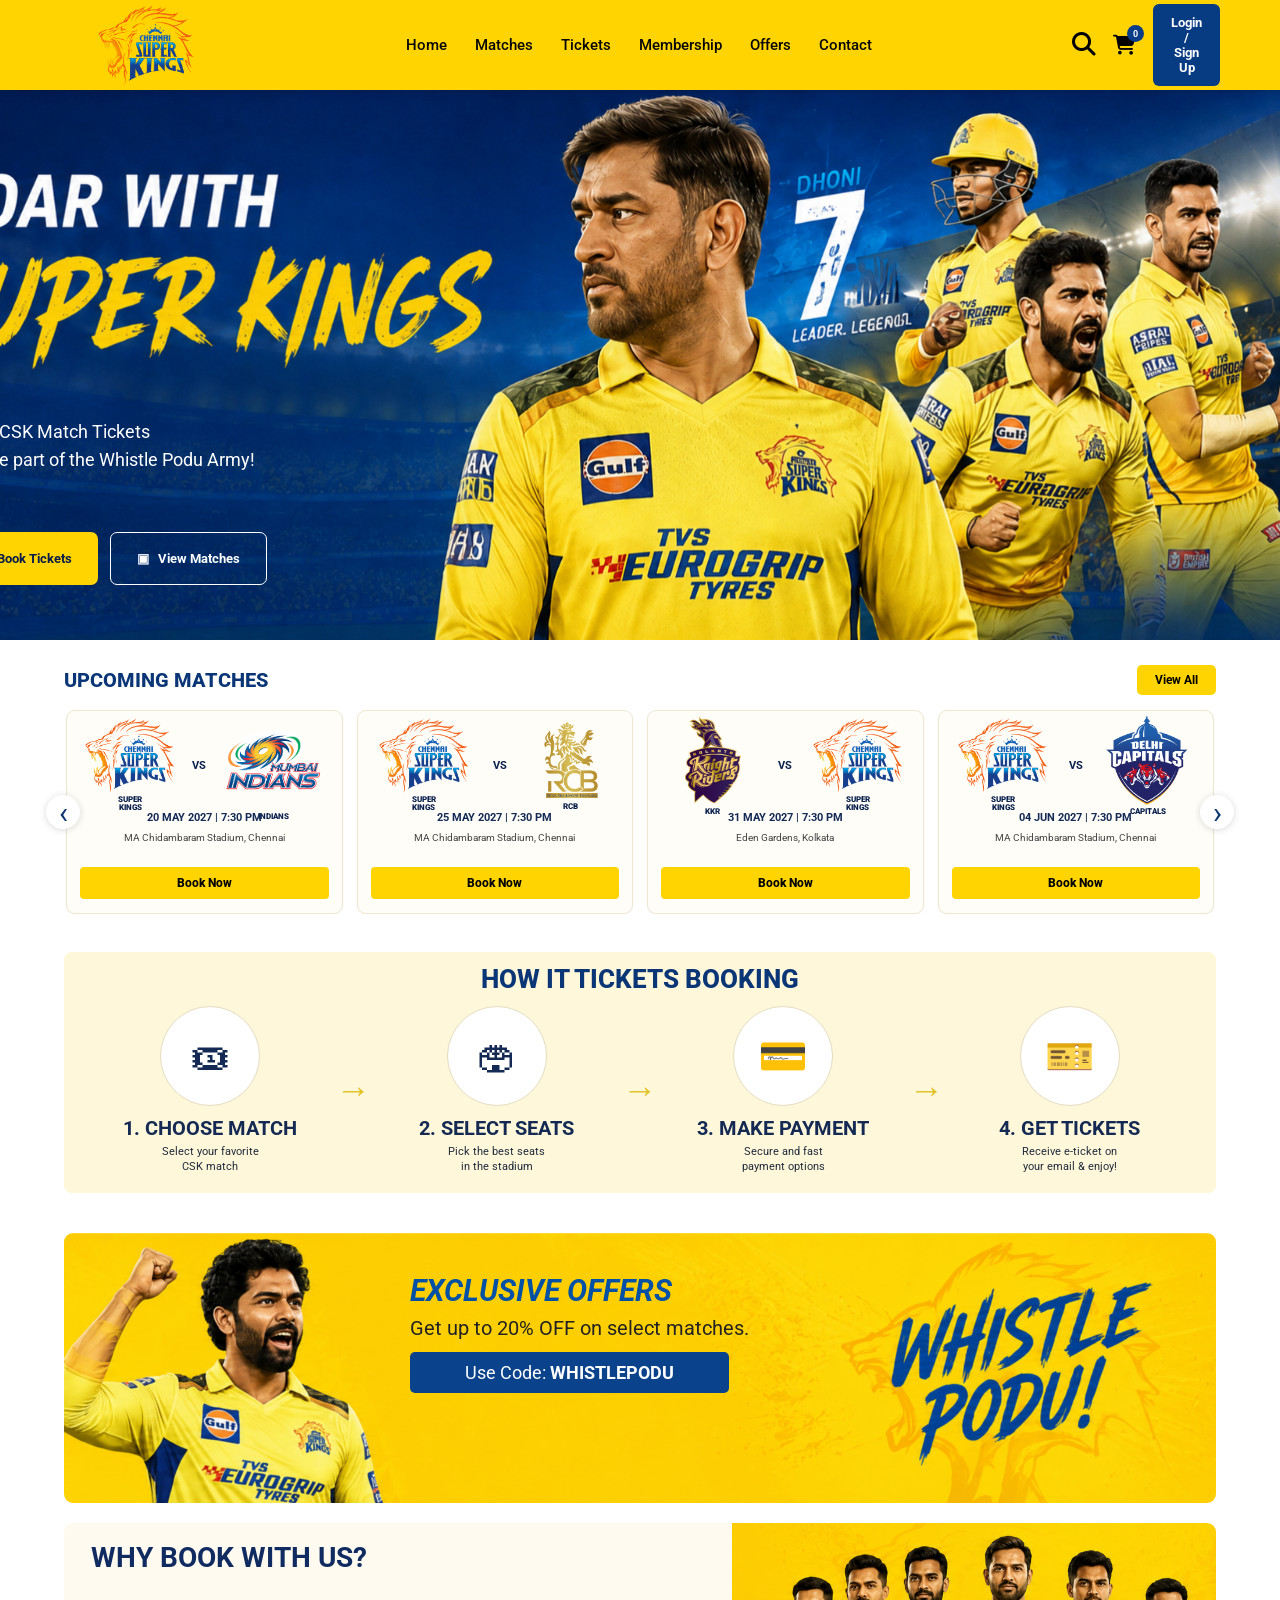
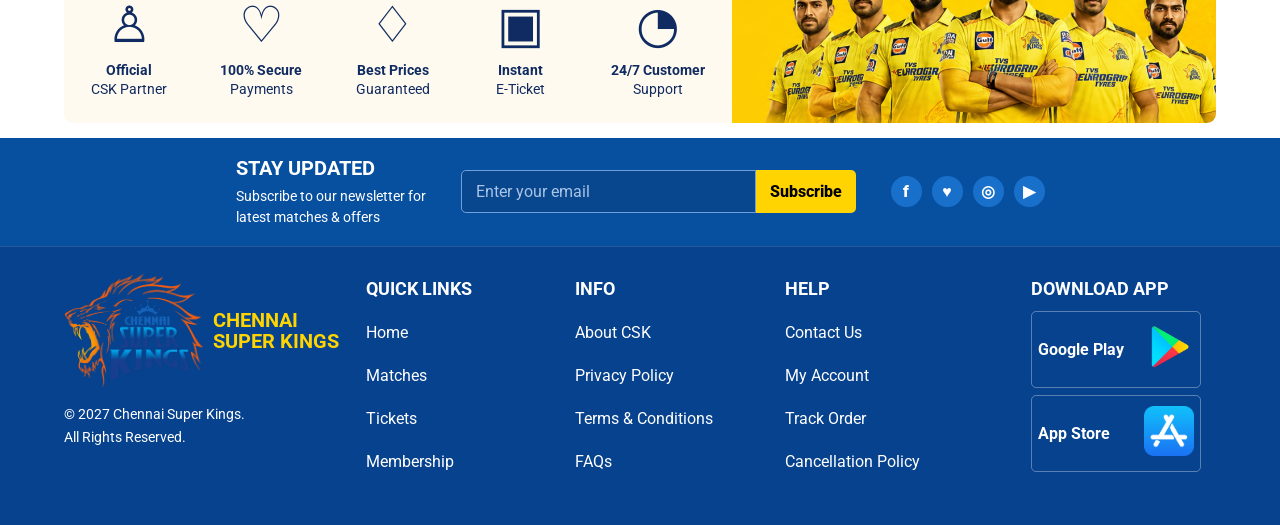
==== index.html @ 8f596bf3 "update membershippage" ====
<!DOCTYPE html>
<html lang="en">

<head>
    <meta charset="UTF-8">
    <meta name="viewport" content="width=device-width, initial-scale=1.0">

    <title>CSK Tickets Booking</title>

    <meta name="description" content="CSK match tickets, upcoming matches, offers and ticket booking.">

    <!-- Google Font -->
    <link rel="preconnect" href="https://fonts.googleapis.com">
    <link rel="preconnect" href="https://fonts.gstatic.com" crossorigin>

    <link href="https://fonts.googleapis.com/css2?family=Roboto:wght@400;500;600;700;800;900&display=swap"
        rel="stylesheet">

    <!-- CSS -->
    <link rel="stylesheet" href="./style.css">

    <!-- Logo Icorn -->
    <link rel="shortcut icon" href="./image/csk-logo.png" type="image/x-icon">

    <!-- Fontawsom Link-->
    <link rel="stylesheet" href="https://cdnjs.cloudflare.com/ajax/libs/font-awesome/6.4.2/css/all.min.css"
        integrity="sha512-z3gLpd7yknf1YoNbCzqRKc4qyor8gaKU1qmn+CShxbuBusANI9QpRohGBreCFkKxLhei6S9CQXFEbbKuqLg0DA=="
        crossorigin="anonymous" referrerpolicy="no-referrer" />
</head>

<body>

    <!-- =========================
       NAVBAR
  ========================== -->
    <header class="navbar">

        <div class="nav-inner">

            <a href="#home" class="brand">
                <img src="./image/csk-logo.png" alt="Chennai Super Kings Logo">
            </a>

            <!-- Desktop Navigation -->
            <nav class="desktop-nav">

                <a href="#home">Home</a>

                <a href="#">Matches</a>

                <a href="#">Tickets</a>

                <a href="./membership.html">Membership</a>

                <a href="./offer.html">Offers</a>

                <a href="#">Contact</a>

            </nav>

            <!-- Navigation Actions -->
            <div class="nav-actions">

                <button class="icon-btn search-btn" aria-label="Search">
                    <i class="fa-solid fa-magnifying-glass" style="color: rgb(0, 0, 0);"></i>
                </button>

                <button class="icon-btn cart-btn" aria-label="Shopping Cart">
                    <i class="fa-solid fa-cart-shopping" style="color: rgb(0, 0, 0);"></i>
                    <b id="cartCount">0</b>
                </button>

                <button class="login-btn" id="loginBtn">
                    Login / Sign Up
                </button>

                <!-- Mobile Menu Button -->
                <button class="menu-btn" id="menuBtn" aria-label="Open Menu">
                    <i class="fa-solid fa-bars" style="color: rgb(0, 0, 0);"></i>
                </button>

            </div>

        </div>
    </header>

    <!-- =========================
       SEARCH PANEL
  ========================== -->
    <div class="search-panel" id="searchPanel">

        <div class="search-box">

            <input id="searchInput" type="search" placeholder="Search matches, tickets, offers...">

            <button id="searchClose" aria-label="Close Search">
                ×
            </button>

        </div>

    </div>

    <!-- Side Navbar -->
    <div class="side_navbar">

        <div class="side_cancle_btn" id="side_cancle">
            <i class="fa-solid fa-x" style="color: rgb(0, 0, 0);"></i>
        </div>

        <a href="#home" class="side_navbar_brand">
            <img src="./image/csk-logo.png" alt="Chennai Super Kings Logo">
        </a>



        <div class="side_navbar_para">
            <a href="#home">Home</a>

            <a href="#">Matches</a>

            <a href="#">Tickets</a>

            <a href="#">Membership</a>

            <a href="#">Offers</a>

            <a href="#">Contact</a>
        </div>

        <div class="side_btn_con">
            <button class="side_log" id="loginBtn">
                Login / Sign Up
            </button>
        </div>

    </div>




    <!-- =========================
       MAIN
  ========================== -->
    <main id="home">


        <!-- =========================
         HERO SECTION
    ========================== -->
        <section class="hero">

            <div class="hero-reference"></div>

            <div class="hero-content">

                <div class="hero-copy">

                    <p>
                        Book CSK Match Tickets<br>
                        and be part of the Whistle Podu Army!
                    </p>

                    <div class="hero-buttons">

                        <button class="primary-btn" data-scroll="#matches">
                            🎟 Book Tickets
                        </button>

                        <button class="secondary-btn" data-scroll="#matches">
                            ▣ &nbsp; View Matches
                        </button>

                    </div>

                </div>

            </div>

        </section>


        <!-- =========================
         UPCOMING MATCHES
    ========================== -->
        <section class="section matches-section" id="matches">

            <div class="section-heading">

                <h2>UPCOMING MATCHES</h2>

                <button class="small-yellow-btn" id="viewAllBtn">
                    View All
                </button>

            </div>


            <div class="match-slider">

                <button class="slider-arrow prev" id="prevMatch" aria-label="Previous Match">
                    ‹
                </button>


                <div class="match-track" id="matchTrack">


                    <!-- Match 1 -->
                    <article class="match-card">

                        <div class="teams">

                            <div class="team csk">
                                <img src="./image/csk-logo.png" alt="" width="90px">
                                <span>
                                    SUPER<br>
                                    KINGS
                                </span>
                            </div>

                            <strong>VS</strong>

                            <div class="team mi">
                                <img src="./image/mum-logo.png" alt="" width="100px">
                                <span>
                                    INDIANS
                                </span>
                            </div>

                        </div>

                        <div class="match-date">
                            20 MAY 2027 | 7:30 PM
                        </div>

                        <p>
                            MA Chidambaram Stadium, Chennai
                        </p>

                        <button class="book-btn">
                            Book Now
                        </button>

                    </article>


                    <!-- Match 2 -->
                    <article class="match-card">

                        <div class="teams">

                            <div class="team csk">
                                <img src="./image/csk-logo.png" alt="" width="90px">
                                <span>
                                    SUPER<br>
                                    KINGS
                                </span>
                            </div>

                            <strong>VS</strong>

                            <div class="team rcb">
                                <img src="./image/rcb-logo.png" alt="" width="80px">
                                <span>
                                    RCB
                                </span>
                            </div>

                        </div>

                        <div class="match-date">
                            25 MAY 2027 | 7:30 PM
                        </div>

                        <p>
                            MA Chidambaram Stadium, Chennai
                        </p>

                        <button class="book-btn">
                            Book Now
                        </button>

                    </article>


                    <!-- Match 3 -->
                    <article class="match-card">

                        <div class="teams">

                            <div class="team kkr">
                                <img src="./image/kol-logo.png" alt="" width="90px">
                                <span>
                                    KKR
                                </span>
                            </div>

                            <strong>VS</strong>

                            <div class="team csk">
                                <img src="./image/csk-logo.png" alt="" width="90px">
                                <span>
                                    SUPER<br>
                                    KINGS
                                </span>
                            </div>

                        </div>

                        <div class="match-date">
                            31 MAY 2027 | 7:30 PM
                        </div>

                        <p>
                            Eden Gardens, Kolkata
                        </p>

                        <button class="book-btn">
                            Book Now
                        </button>

                    </article>


                    <!-- Match 4 -->
                    <article class="match-card">

                        <div class="teams">

                            <div class="team csk">
                                <img src="./image/csk-logo.png" alt="" width="90px">
                                <span>
                                    SUPER<br>
                                    KINGS
                                </span>
                            </div>

                            <strong>VS</strong>

                            <div class="team dc">
                                <img src="./image/del-logo.png" alt="" width="90px">
                                <span>
                                    CAPITALS
                                </span>
                            </div>

                        </div>

                        <div class="match-date">
                            04 JUN 2027 | 7:30 PM
                        </div>

                        <p>
                            MA Chidambaram Stadium, Chennai
                        </p>

                        <button class="book-btn">
                            Book Now
                        </button>

                    </article>


                    <!-- Match 5 -->
                    <article class="match-card">

                        <div class="teams">

                            <div class="team csk">
                                <img src="./image/csk-logo.png" alt="" width="90px">
                                <span>
                                    SUPER<br>
                                    KINGS
                                </span>
                            </div>

                            <strong>VS</strong>

                            <div class="team rr">
                                <img src="./image/raj-logo.png" alt="" width="90px">
                                <span>
                                    ROYALS
                                </span>
                            </div>

                        </div>

                        <div class="match-date">
                            08 JUN 2027 | 7:30 PM
                        </div>

                        <p>
                            MA Chidambaram Stadium, Chennai
                        </p>

                        <button class="book-btn">
                            Book Now
                        </button>

                    </article>


                </div>


                <button class="slider-arrow next" id="nextMatch" aria-label="Next Match">
                    ›
                </button>

            </div>

        </section>


        <!-- =========================
         HOW IT WORKS
    ========================== -->
        <section class="how-section" id="tickets">

            <h2>HOW IT TICKETS BOOKING</h2>

            <div class="steps">


                <!-- Step 1 -->
                <div class="step">

                    <div class="step-icon">
                        🎟
                    </div>

                    <b>
                        1. CHOOSE MATCH
                    </b>

                    <p>
                        Select your favorite<br>
                        CSK match
                    </p>

                </div>


                <span class="step-arrow">
                    →
                </span>


                <!-- Step 2 -->
                <div class="step">

                    <div class="step-icon">
                        🏟
                    </div>

                    <b>
                        2. SELECT SEATS
                    </b>

                    <p>
                        Pick the best seats<br>
                        in the stadium
                    </p>

                </div>


                <span class="step-arrow">
                    →
                </span>


                <!-- Step 3 -->
                <div class="step">

                    <div class="step-icon">
                        💳
                    </div>

                    <b>
                        3. MAKE PAYMENT
                    </b>

                    <p>
                        Secure and fast<br>
                        payment options
                    </p>

                </div>


                <span class="step-arrow">
                    →
                </span>


                <!-- Step 4 -->
                <div class="step">

                    <div class="step-icon">
                        🎫
                    </div>

                    <b>
                        4. GET TICKETS
                    </b>

                    <p>
                        Receive e-ticket on<br>
                        your email & enjoy!
                    </p>

                </div>

            </div>

        </section>


        <!-- =========================
         OFFERS
    ========================== -->
        <section class="offer-section" id="offers">

            <div class="offer-reference"></div>

            <div class="offer-overlay">

                <h2>
                    EXCLUSIVE OFFERS
                </h2>

                <p>
                    Get up to 20% OFF on select matches.
                </p>

                <button id="couponBtn">
                    Use Code:
                    <strong>WHISTLEPODU</strong>
                </button>

            </div>

        </section>


        <!-- =========================
         WHY BOOK WITH US
    ========================== -->
        <section class="why-section" id="membership">

            <div class="why-left">

                <h2>
                    WHY BOOK WITH US?
                </h2>


                <div class="benefits">


                    <div>

                        <span>
                            ♙
                        </span>

                        <b>
                            Official
                        </b>

                        <small>
                            CSK Partner
                        </small>

                    </div>


                    <div>

                        <span>
                            ♡
                        </span>

                        <b>
                            100% Secure
                        </b>

                        <small>
                            Payments
                        </small>

                    </div>


                    <div>

                        <span>
                            ♢
                        </span>

                        <b>
                            Best Prices
                        </b>

                        <small>
                            Guaranteed
                        </small>

                    </div>


                    <div>

                        <span>
                            ▣
                        </span>

                        <b>
                            Instant
                        </b>

                        <small>
                            E-Ticket
                        </small>

                    </div>


                    <div>

                        <span>
                            ◔
                        </span>

                        <b>
                            24/7 Customer
                        </b>

                        <small>
                            Support
                        </small>

                    </div>


                </div>

            </div>


            <div class="why-image"></div>

        </section>


        <!-- =========================
         NEWSLETTER
    ========================== -->
        <section class="newsletter" id="csk-tv">

            <div class="newsletter-copy">

                <h2>
                    STAY UPDATED
                </h2>

                <p>
                    Subscribe to our newsletter for<br>
                    latest matches & offers
                </p>

            </div>


            <form id="newsletterForm">

                <input id="emailInput" type="email" placeholder="Enter your email" required>

                <button type="submit">
                    Subscribe
                </button>

            </form>


            <div class="socials">

                <a href="#" aria-label="Facebook">
                    f
                </a>

                <a href="#" aria-label="Twitter">
                    ♥
                </a>

                <a href="#" aria-label="Instagram">
                    ◎
                </a>

                <a href="#" aria-label="YouTube">
                    ▶
                </a>

            </div>

        </section>

    </main>


    <!-- =========================
       FOOTER
  ========================== -->
    <footer class="footer" id="more">

        <div class="footer-grid">


            <!-- Footer Brand -->
            <div class="footer-brand">

                <img src="./image/csk-logo.png" alt="CSK Logo">

                <h3>
                    CHENNAI<br>
                    SUPER KINGS
                </h3>

                <p>
                    © 2027 Chennai Super Kings.<br>
                    All Rights Reserved.
                </p>

            </div>


            <!-- Quick Links -->
            <div>

                <h4>
                    QUICK LINKS
                </h4>

                <a href="#home">
                    Home
                </a>

                <a href="#matches">
                    Matches
                </a>

                <a href="#tickets">
                    Tickets
                </a>

                <a href="#membership">
                    Membership
                </a>

            </div>


            <!-- Info -->
            <div>

                <h4>
                    INFO
                </h4>

                <a href="#">
                    About CSK
                </a>

                <a href="#">
                    Privacy Policy
                </a>

                <a href="#">
                    Terms & Conditions
                </a>

                <a href="#">
                    FAQs
                </a>

            </div>


            <!-- Help -->
            <div>

                <h4>
                    HELP
                </h4>

                <a href="#">
                    Contact Us
                </a>

                <a href="#">
                    My Account
                </a>

                <a href="#">
                    Track Order
                </a>

                <a href="#">
                    Cancellation Policy
                </a>

            </div>


            <!-- App -->
            <div>

                <h4>
                    DOWNLOAD APP
                </h4>

                <div href="#" class="store">
                    <div class="store_para">
                        <strong>
                            <a href="">Google Play</a>
                        </strong>
                    </div>
                    <div class="store_img">
                        <img src="./image/playstore-logo.png" alt="" width="50px">
                    </div>
                </div>

                <div href="#" class="store">
                    <div class="store_para">
                        <strong>
                            <a href="">App Store</a>
                        </strong>
                    </div>
                    <div class="store_img">
                        <img src="./image/appstore-logo.png" alt="" width="50px">
                    </div>
                </div>


            </div>


        </div>

    </footer>


    <!-- =========================
       TOAST MESSAGE
  ========================== -->
    <div class="toast" id="toast"></div>


    <!-- JavaScript -->
    <script src="./script.js"></script>

</body>

</html>
---- style.css ----
/* =========================================================
   CSK TICKET BOOKING WEBSITE
   Complete Responsive CSS
========================================================= */

* {
    box-sizing: border-box;
    margin: 0;
    padding: 0;
}

html {
    scroll-behavior: smooth;
}

body {
    font-family: "Roboto", Arial, sans-serif;
    color: #102b61;
    background: #ffffff;
    overflow-x: hidden;
}

button,
input {
    font: inherit;
}

button {
    cursor: pointer;
    border: none;
}

a {
    text-decoration: none;
    color: inherit;
}

/* =========================================================
   COLORS
========================================================= */

:root {
    --blue: #063b88;
    --deep-blue: #062e70;
    --yellow: #ffd400;
    --light-yellow: #fff7d9;
    --cream: #fffdf5;
    --border: #e8e1cc;
    --white: #ffffff;
}


/* =========================================================
   NAVBAR
========================================================= */

.navbar {
    height: 90px;
    background: var(--yellow);
    position: sticky;
    top: 0;
    z-index: 1000;
    box-shadow: 0 1px 6px rgba(0, 0, 0, 0.15);
    display: flex;

}

.nav-inner {
    height: 100%;
    max-width: 90%;
    margin: auto;
    display: flex;
    align-items: center;
    padding: 0 22px;
    gap: 200px;
}


/* Logo */

.brand {
    width: 126px;
    display: flex;
    align-items: center;
}

.brand img {
    width: 120px;
    height: 80px;
    object-fit: contain;
}


/* Desktop Menu */

.desktop-nav {
    display: flex;
    align-items: center;
    gap: 28px;
    flex: 1;
}

.desktop-nav a {
    font-size: 15px;
    font-weight: 500;
    color: #080808;
    white-space: nowrap;
}

.desktop-nav a:hover {
    color: #063b88;
}

.more-link span {
    font-size: 18px;
    margin-left: 4px;
}


/* Navbar Buttons */

.nav-actions {
    display: flex;
    align-items: center;
    gap: 17px;
}

.icon-btn {
    background: transparent;
    font-size: 24px;
    color: #061c46;
    position: relative;
}

.cart-btn {
    font-size: 20px;
}

.cart-btn b {
    position: absolute;
    right: -8px;
    top: -8px;
    background: #0a3d87;
    color: white;
    border-radius: 50%;
    font-size: 9px;
    width: 17px;
    height: 17px;
    display: grid;
    place-items: center;
}

.login-btn {
    background: #073b82;
    color: #ffffff;
    border-radius: 6px;
    padding: 11px 18px;
    font-size: 13px;
    font-weight: 700;
}

.login-btn:hover {
    background: #052d64;
}


/* Mobile Menu Button */

.menu-btn {
    display: none;
    background: transparent;
    font-size: 26px;
}


/* =========================================================
   SIDE BAR
========================================================= */
.side_cancle_btn {
    display: flex;
    justify-content: end;
    margin: 25px;
    font-size: larger;
    font-weight: bolder;
    cursor: pointer;
}

.side_navbar_brand img {
    width: 120px;
}

.side_navbar_brand {
    display: flex;
    justify-content: center;
    margin: 15px;
}

.side_navbar {
    position: fixed;
    top: 0;
    left: 0;
    height: 100vh;
    width: 250px;
    z-index: 2000;
    background-color: var(--yellow);
    box-shadow: -10px 0 10px rgba(0, 0, 0, 0.1);
    display: flex;
    flex-direction: column;
    left: -75%;
    transition: all;
    transition-duration: 1.5s;
}

.side_navbar_para {
    text-align: center;
}

.side_navbar_para a {
    display: flex;
    flex-direction: column;
    margin-top: 35px;
    color: black;
}

.side_btn_con{
    display: flex;
    justify-content: center;
    margin-top: 40px;
}

.side_log {
    background: #073b82;
    color: #ffffff;
    border-radius: 6px;
    padding: 14px 22px;
    font-size: 13px;
    font-weight: 700;
}

.side_log:hover {
    background: #052d64;
}



/* =========================================================
   SEARCH PANEL
========================================================= */

.search-panel {
    display: none;
    position: fixed;
    top: 82px;
    left: 0;
    right: 0;
    z-index: 999;
    background: var(--deep-blue);
    padding: 14px;
}

.search-panel.open {
    display: block;
}

.search-box {
    max-width: 760px;
    margin: auto;
    display: flex;
    background: #ffffff;
    border-radius: 8px;
    overflow: hidden;
}

.search-box input {
    flex: 1;
    border: 0;
    padding: 13px 16px;
    outline: none;
}

.search-box button {
    width: 48px;
    background: #ffffff;
    font-size: 24px;
}


/* =========================================================
   HERO SECTION
========================================================= */

.hero {
    height: 550px;
    position: relative;
    overflow: hidden;
    background: #082e6c;
}

.hero-reference {
    position: absolute;
    inset: 0;

    background-image: url("./image/hero-img.png");
    background-position: center;
    background-size: cover;
    background-repeat: no-repeat;
}

.hero-content {
    position: relative;
    height: 100%;
    max-width: 1030px;
    margin: auto;
    padding: 50px 30px;
}

.hero-copy {
    width: 46%;
    color: #ffffff;
}

.hero-copy p {
    font-size: 18px;
    line-height: 1.55;
    margin: 18px 0;
    position: relative;
    top: 260px;
    right: 200px;
}

.hero-buttons {
    display: flex;
    gap: 12px;
}

.primary-btn,
.secondary-btn {
    position: relative;
    top: 300px;
    right: 200px;
    padding: 18px 26px;
    border-radius: 7px;
    font-size: 13px;
    font-weight: 700;
}

.primary-btn {
    background: var(--yellow);
    color: #081d4a;
}

.primary-btn:hover {
    background: #ffdf32;
}

.secondary-btn {
    background: transparent;
    border: 1px solid #ffffff;
    color: #ffffff;
}

.secondary-btn:hover {
    background: rgba(255, 255, 255, 0.12);
}


/* =========================================================
   COMMON SECTION
========================================================= */

.section {
    max-width: 90%;
    margin: auto;
    padding: 25px 0 20px;
}

.section-heading {
    display: flex;
    align-items: center;
    justify-content: space-between;
    margin-bottom: 15px;
}

.section-heading h2,
.how-section h2 {
    font-size: 20px;
    font-weight: 800;
    color: #0a3677;
}

.small-yellow-btn {
    background: var(--yellow);
    padding: 8px 18px;
    border-radius: 5px;
    font-size: 12px;
    font-weight: 700;
}

.small-yellow-btn:hover {
    background: #ffdf32;
}


/* =========================================================
   MATCH SLIDER
========================================================= */

.match-slider {
    position: relative;
    margin-bottom: 18px;
}

.match-track {
    display: flex;
    gap: 14px;
    overflow: hidden;
    padding: 0 2px;
}

.match-card {
    min-width: calc((100% - 42px) / 4);
    border: 1px solid #eee6d1;
    border-radius: 9px;
    background: #fffdf7;
    padding: 16px 13px 14px;
    text-align: center;
    box-shadow: 0 1px 2px rgba(0, 0, 0, 0.03);
}

.match-card:hover {
    transform: translateY(-3px);
    transition: 0.25s ease;
    box-shadow: 0 5px 15px rgba(0, 0, 0, 0.08);
}


/* Teams */

.teams {
    height: 76px;
    display: flex;
    align-items: center;
    justify-content: space-around;
    gap: 7px;
    color: #0a214e;
}

.teams>strong {
    font-size: 11px;
}

.team {
    display: flex;
    flex-direction: column;
    align-items: center;
    justify-content: center;
    font-size: 25px;
    line-height: 1;
}

.team span {
    font-size: 8px;
    font-weight: 900;
    margin-top: 3px;
}


/* Match Details */

.match-date {
    font-size: 11px;
    font-weight: 700;
    color: #142b57;
    margin: 8px 0;
}

.match-card p {
    font-size: 10px;
    color: #454545;
    min-height: 25px;
}


/* Book Button */

.book-btn {
    margin-top: 10px;
    width: 100%;
    padding: 9px;
    background: var(--yellow);
    border-radius: 4px;
    font-size: 12px;
    font-weight: 800;
}

.book-btn:hover {
    background: #ffdf32;
}


/* Slider Arrows */

.slider-arrow {
    position: absolute;
    z-index: 3;
    top: 50%;
    transform: translateY(-50%);

    width: 34px;
    height: 34px;

    border-radius: 50%;
    background: #ffffff;

    box-shadow: 0 1px 7px rgba(0, 0, 0, 0.15);

    font-size: 30px;
    color: #0b356e;
}

.slider-arrow:hover {
    background: #f8f8f8;
}

.prev {
    left: -18px;
}

.next {
    right: -18px;
}


/* =========================================================
   HOW IT WORKS
========================================================= */

.how-section {
    max-width: 90%;
    margin: 0 auto 40px;
    background: var(--light-yellow);
    border-radius: 8px;
    padding: 12px 32px 18px;
    text-align: center;
}

.how-section h2 {
    font-size: 26px;
}

.how-section h2 {
    margin-bottom: 12px;
}

.steps {
    display: flex;
    align-items: center;
    justify-content: space-between;
}

.step {
    width: 21%;
    text-align: center;
    color: #142a55;
}

.step-icon {
    width: 100px;
    height: 100px;
    margin: auto;
    border-radius: 50%;
    background: #ffffff;
    border: 1px solid #e5dcbf;
    display: grid;
    place-items: center;
    font-size: 40px;
}

.step b {
    display: block;
    font-size: 20px;
    margin-top: 10px;
}

.step p {
    font-size: 11px;
    line-height: 1.35;
    margin-top: 5px;
    color: #1f2b3e;
}

.step-arrow {
    color: #e0c226;
    font-size: 35px;
}


/* =========================================================
   OFFER SECTION
========================================================= */

.offer-section {
    height: 270px;
    max-width: 90%;
    margin: 0 auto 20px;
    border-radius: 9px;
    overflow: hidden;
    position: relative;
}

.offer-reference {
    position: absolute;
    height: 300px;
    inset: 0;
    background-image: url("./image/2nd\ -\ img.png");
    background-position: center;
    background-size: cover;
    background-repeat: no-repeat;
}

.offer-overlay {
    position: relative;
    margin-left: 30%;
    padding-top: 40px;
}

.offer-overlay h2 {
    font-size: 30px;
    font-style: italic;
    color: #0050a5;
}

.offer-overlay p {
    color: #222;
    margin: 8px 0 12px;
    font-size: 20px;
}

.offer-overlay button {
    background: #0a438c;
    color: #ffffff;
    padding: 10px 55px;
    border-radius: 5px;
    font-size: 18px;
}

.offer-overlay button:hover {
    background: #052f67;
}


/* =========================================================
   WHY BOOK WITH US
========================================================= */

.why-section {
    max-width: 90%;
    height: 200px;

    margin: 0 auto 15px;

    display: flex;

    border-radius: 9px;

    overflow: hidden;

    background: #fffaf0;
}

.why-left {
    width: 58%;
    padding: 18px 27px;
}

.why-left h2 {
    font-size: 28px;
    margin-bottom: 22px;
}

.benefits {
    display: flex;
    justify-content: space-between;
    gap: 12px;
}

.benefits div {
    text-align: center;
    min-width: 75px;
}

.benefits span {
    display: block;
    font-size: 50px;
    margin-bottom: 8px;
}

.benefits b,
.benefits small {
    display: block;
    font-size: 14px;
}

.benefits small {
    margin-top: 3px;
}

.why-image {
    width: 42%;
    background-image: url("./image/offer-image.png");
    background-position: center;
    background-size: cover;
    background-repeat: no-repeat;
}


/* =========================================================
   NEWSLETTER
========================================================= */

.newsletter {
    background: #0750a0;

    color: #ffffff;

    min-height: 88px;

    display: flex;

    align-items: center;
    justify-content: center;

    gap: 35px;

    padding: 18px 25px;
}

.newsletter-copy h2 {
    font-size: 20px;
}

.newsletter-copy p {
    font-size: 14px;
    line-height: 1.5;
    margin-top: 6px;
}

.newsletter form {
    display: flex;
    width: 395px;
}

.newsletter input {
    flex: 1;

    padding: 11px 14px;

    border: 1px solid #6da0dc;

    border-radius: 5px 0 0 5px;

    background: #08468e;

    color: #ffffff;

    outline: none;
}

.newsletter input::placeholder {
    color: #a9c4e6;
}

.newsletter button {
    width: 100px;

    background: var(--yellow);

    font-weight: 800;

    border-radius: 0 5px 5px 0;
}

.newsletter button:hover {
    background: #ffdf32;
}


/* =========================================================
   SOCIAL ICONS
========================================================= */

.socials {
    display: flex;
    gap: 10px;
}

.socials a {
    width: 31px;
    height: 31px;

    border-radius: 50%;

    display: grid;
    place-items: center;

    background: #1970ca;

    color: #ffffff;

    font-weight: 900;
}

.socials a:hover {
    transform: translateY(-2px);
}


/* =========================================================
   FOOTER
========================================================= */

.footer {
    background: #06428d;

    color: #ffffff;

    border-top: 1px solid rgba(255, 255, 255, 0.13);

    padding: 26px 0 30px;
}

.footer-grid {
    max-width: 90%;

    margin: auto;

    display: grid;

    grid-template-columns:
        1.5fr 1fr 1fr 1.2fr 1fr;

    gap: 25px;
}


/* Footer Brand */

.footer-brand {
    position: relative;
}

.footer-brand img {
    width: 140px;

    display: inline-block;

    vertical-align: middle;
}

.footer-brand h3 {
    display: inline-block;

    color: var(--yellow);

    font-size: 20px;

    line-height: 1.05;

    vertical-align: middle;

    margin-left: 5px;
}

.footer-brand p {
    font-size: 14px;

    line-height: 1.6;

    margin-top: 15px;
}


/* Footer Columns */

.footer h4 {
    font-size: 18px;
    margin: 5px 0 12px;
}

.footer-grid>div:not(.footer-brand) a {
    display: block;
    font-size: 16px;
    margin: 24px 0;
    color: #ffffff;
}

.footer-grid>div:not(.footer-brand) a:hover {
    color: var(--yellow);
}



/* App Buttons */

.store {
    border: 1px solid rgba(255, 255, 255, 0.33);
    border-radius: 5px;
    padding: 4px 6px;
    width: 170px;
    margin-bottom: 7px !important;
    display: flex;
    justify-content: space-between;
    align-items: center;
}

.store strong {
    font-size: 8px;
}


/* =========================================================
   TOAST MESSAGE
========================================================= */

.toast {
    position: fixed;

    bottom: 20px;

    left: 50%;

    transform: translate(-50%, 20px);

    background: #062e70;

    color: #ffffff;

    padding: 12px 18px;

    border-radius: 6px;

    opacity: 0;

    pointer-events: none;

    transition: 0.25s;

    z-index: 2000;

    font-size: 13px;
}

.toast.show {
    opacity: 1;

    transform: translate(-50%, 0);
}


/* =========================================================
   TABLET RESPONSIVE Big
========================================================= */
@media (max-width: 1100px) {
    .hero {
        height: 350px;

    }

    .nav-inner {
        gap: 50px;
    }

    .primary-btn,
    .secondary-btn {
        position: relative;
        top: 120px;
        right: 10px;
        padding: 18px 26px;
        border-radius: 7px;
        font-size: 13px;
        font-weight: 700;
    }

    .hero-copy p {
        font-size: 18px;
        line-height: 1.55;
        margin: 18px 0;
        position: relative;
        top: 120px;
        right: 10px;
    }
}

/* =========================================================
   TABLET RESPONSIVE Small
========================================================= */

@media (max-width: 900px) {

    .desktop-nav {
        gap: 16px;
    }

    .nav-inner {
        gap: 15px;
    }


    .hero-copy {
        width: 52%;
    }


    .section,
    .how-section,
    .offer-section,
    .why-section {
        width: calc(100% - 30px);
    }

    .match-card {
        min-width: calc((100% - 14px) / 2);
    }

    .footer-grid {
        width: calc(100% - 30px);

        grid-template-columns:
            repeat(3, 1fr);
    }

    .footer-brand {
        grid-column: 1 / -1;
    }
}


/* =========================================================
   MOBILE RESPONSIVE
========================================================= */

@media (max-width: 700px) {

    /* Navbar */

    .navbar {
        height: 68px;
        display: block;
    }

    .nav-inner {
        padding: 0 15px;
    }

    .brand {
        width: auto;
        flex: 1;
    }

    .brand img {
        width: 75px;
        height: 50px;
    }

    .desktop-nav,
    .login-btn {
        display: none;
    }

    .menu-btn {
        display: block;
    }

    .nav-actions {
        gap: 13px;
    }


    /* Mobile Menu */

    .mobile-menu.open {
        display: block;
    }


    /* Search */

    .search-panel {
        top: 68px;
    }


    /* Hero */

    .hero {
        height: 180px;
    }

    .hero-reference {
        background-position: center;
    }

    .hero-content {
        padding: 26px 20px;
    }

    .hero-copy {
        width: 100%;
        margin-top: 190px;
    }

    .hero-copy h1 {
        font-size: 26px;
    }

    .hero-copy h1 strong {
        font-size: 37px;
    }

    .hero-copy p {
        font-size: 13px;
        margin: 9px 0;
    }

    .hero-buttons button {
        padding: 10px 13px;
        font-size: 11px;
    }


    /* Sections */

    .section {
        padding-top: 20px;
    }

    .section-heading h2,
    .how-section h2 {
        font-size: 17px;
    }


    /* Matches */

    .match-track {
        overflow-x: auto;

        scrollbar-width: none;

        padding-bottom: 4px;
    }

    .match-track::-webkit-scrollbar {
        display: none;
    }

    .match-card {
        min-width: 78%;
        padding: 12px;
    }


    /* How It Works */

    .how-section {
        padding: 10px 10px 15px;
    }

    .steps {
        display: grid;

        grid-template-columns: 1fr 1fr;

        gap: 20px 5px;
    }

    .step {
        width: 100%;
    }

    .step-arrow {
        display: none;
    }


    /* Offers */

    .offer-section {
        height: 150px;
    }

    .offer-overlay {
        margin-left: 39%;

        padding: 27px 10px 0;
    }

    .offer-overlay h2 {
        font-size: 18px;
    }

    .offer-overlay p {
        font-size: 11px;
    }

    .offer-overlay button {
        font-size: 9px;
    }

    .offer-reference {
        height: 250px;

    }


    /* Why Section */

    .why-section {
        height: auto;

        display: block;
    }

    .why-left {
        width: 100%;

        padding: 18px 16px;
    }

    .why-image {
        width: 100%;
        height: 160px;
    }

    .benefits {
        gap: 4px;
    }

    .benefits div {
        min-width: 0;

        flex: 1;
    }

    .benefits b,
    .benefits small {
        font-size: 8px;
    }


    /* Newsletter */

    .newsletter {
        flex-direction: column;

        align-items: stretch;

        gap: 12px;
    }

    .newsletter form {
        width: 100%;
    }

    .newsletter button {
        width: 95px;
    }

    .socials {
        justify-content: center;
    }


    /* Footer */

    .footer-grid {
        grid-template-columns: 1fr 1fr;

        gap: 20px;
    }

    .footer-brand {
        grid-column: 1 / -1;
    }
}


/* =========================================================
   SMALL MOBILE
========================================================= */

@media (max-width: 390px) {

    .icon-btn {
        font-size: 20px;
    }

    .cart-btn {
        font-size: 17px;
    }

    .hero {
        height: 120px;
    }

    .hero-copy {
        margin-top: 175px;
    }

    .hero-copy h1 {
        font-size: 23px;
    }

    .hero-copy h1 strong {
        font-size: 32px;
    }

    .hero-copy p {
        font-size: 12px;
    }

    .offer-section {
        height: 135px;
    }

    .offer-overlay {
        padding-top: 21px;
    }
}
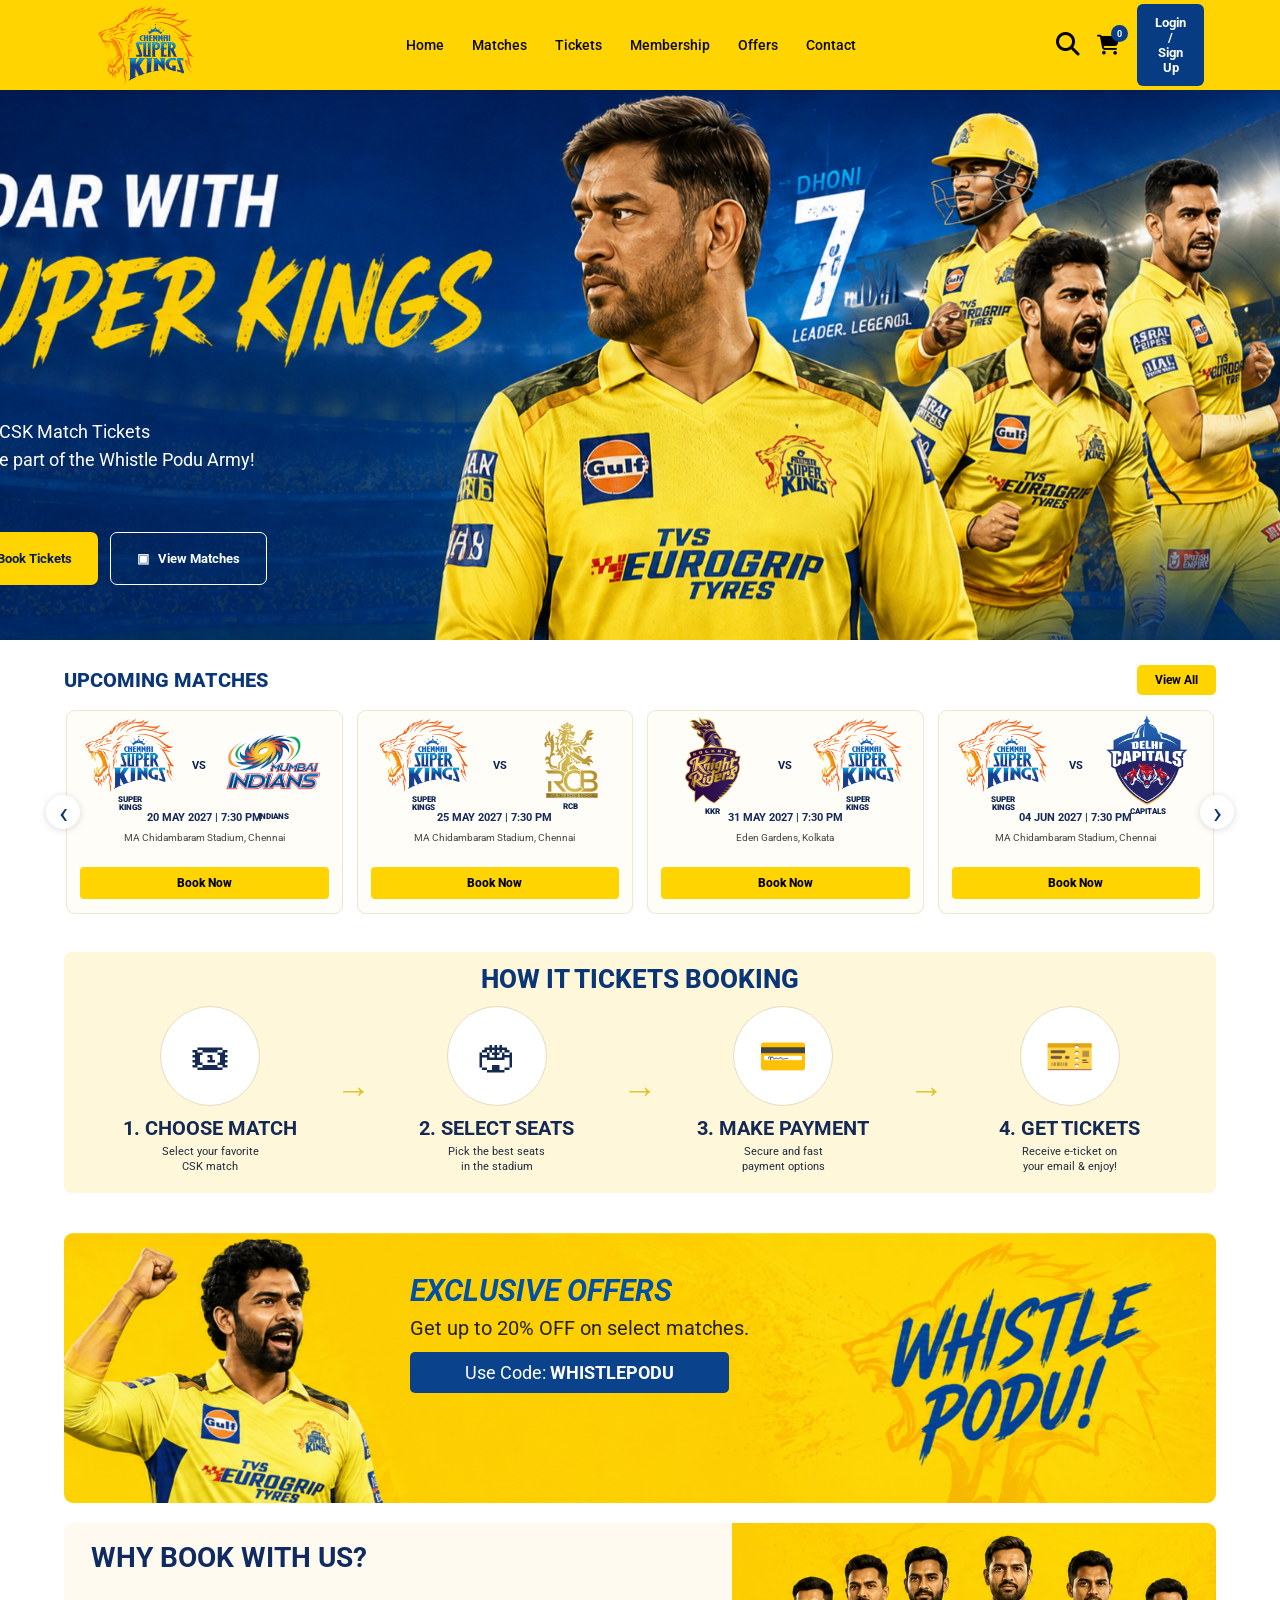
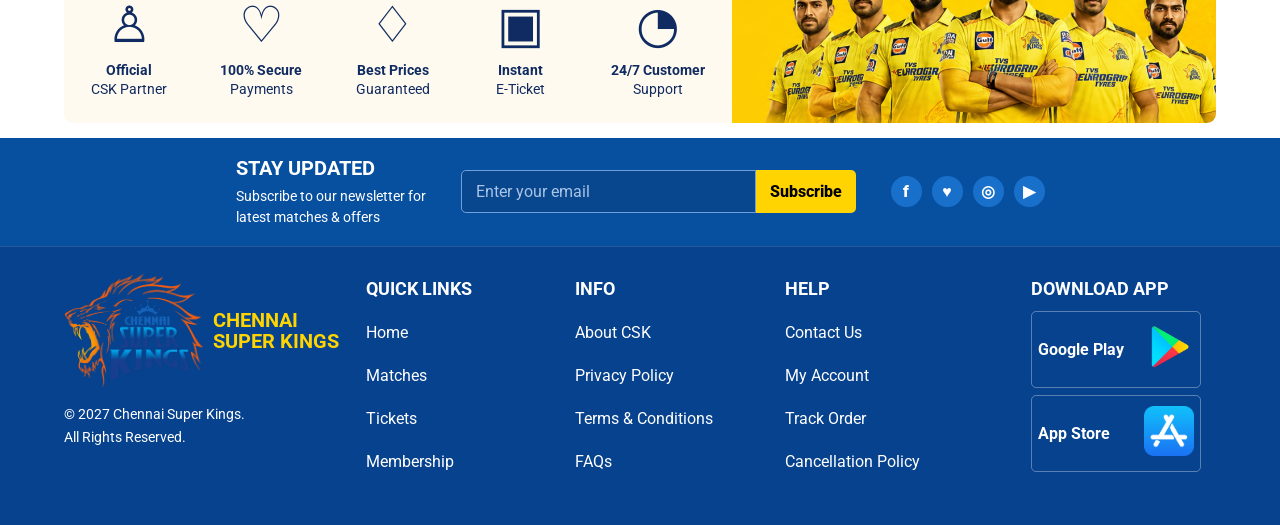
==== commit 22e1ff78: "links page" ====
--- a/index.html
+++ b/index.html
@@ -17,7 +17,7 @@
         rel="stylesheet">
 
     <!-- CSS -->
-    <link rel="stylesheet" href="./style.css">
+    <link rel="stylesheet" href="./index.css">
 
     <!-- Logo Icorn -->
     <link rel="shortcut icon" href="./image/csk-logo.png" type="image/x-icon">
@@ -48,7 +48,7 @@
 
                 <a href="#">Matches</a>
 
-                <a href="#">Tickets</a>
+                <a href="./booking.html">Tickets</a>
 
                 <a href="./membership.html">Membership</a>
 
@@ -119,11 +119,11 @@
 
             <a href="#">Matches</a>
 
-            <a href="#">Tickets</a>
-
-            <a href="#">Membership</a>
-
-            <a href="#">Offers</a>
+            <a href="./booking.html">Tickets</a>
+
+            <a href="./membership.html">Membership</a>
+
+            <a href="./offer.html">Offers</a>
 
             <a href="#">Contact</a>
         </div>
@@ -859,7 +859,7 @@
 
 
     <!-- JavaScript -->
-    <script src="./script.js"></script>
+    <script src="./index.js"></script>
 
 </body>
 
--- a/index.css
+++ b/index.css
@@ -0,0 +1,1329 @@
+/* =========================================================
+   CSK TICKET BOOKING WEBSITE
+   Complete Responsive CSS
+========================================================= */
+
+* {
+    box-sizing: border-box;
+    margin: 0;
+    padding: 0;
+}
+
+html {
+    scroll-behavior: smooth;
+}
+
+body {
+    font-family: "Roboto", Arial, sans-serif;
+    color: #102b61;
+    background: #ffffff;
+    overflow-x: hidden;
+}
+
+button,
+input {
+    font: inherit;
+}
+
+button {
+    cursor: pointer;
+    border: none;
+}
+
+a {
+    text-decoration: none;
+    color: inherit;
+}
+
+/* =========================================================
+   COLORS
+========================================================= */
+
+:root {
+    --blue: #063b88;
+    --deep-blue: #062e70;
+    --yellow: #ffd400;
+    --light-yellow: #fff7d9;
+    --cream: #fffdf5;
+    --border: #e8e1cc;
+    --white: #ffffff;
+}
+
+
+/* =========================================================
+   NAVBAR
+========================================================= */
+
+.navbar {
+    height: 90px;
+    background: var(--yellow);
+    position: sticky;
+    top: 0;
+    z-index: 1000;
+    box-shadow: 0 1px 6px rgba(0, 0, 0, 0.15);
+    display: flex;
+
+}
+
+.nav-inner {
+    height: 100%;
+    max-width: 90%;
+    margin: auto;
+    display: flex;
+    align-items: center;
+    padding: 0 22px;
+    gap: 200px;
+}
+
+
+/* Logo */
+
+.brand {
+    width: 126px;
+    display: flex;
+    align-items: center;
+}
+
+.brand img {
+    width: 120px;
+    height: 80px;
+    object-fit: contain;
+}
+
+
+/* Desktop Menu */
+
+.desktop-nav {
+    display: flex;
+    align-items: center;
+    gap: 28px;
+    flex: 1;
+}
+
+.desktop-nav a {
+    font-size: 14px;
+    font-weight: 500;
+    color: #080808;
+    white-space: nowrap;
+}
+
+.desktop-nav a:hover {
+    color: #063b88;
+}
+
+.more-link span {
+    font-size: 18px;
+    margin-left: 4px;
+}
+
+
+/* Navbar Buttons */
+
+.nav-actions {
+    display: flex;
+    align-items: center;
+    gap: 17px;
+}
+
+.icon-btn {
+    background: transparent;
+    font-size: 24px;
+    color: #061c46;
+    position: relative;
+}
+
+.cart-btn {
+    font-size: 20px;
+}
+
+.cart-btn b {
+    position: absolute;
+    right: -8px;
+    top: -8px;
+    background: #0a3d87;
+    color: white;
+    border-radius: 50%;
+    font-size: 9px;
+    width: 17px;
+    height: 17px;
+    display: grid;
+    place-items: center;
+}
+
+.login-btn {
+    background: #073b82;
+    color: #ffffff;
+    border-radius: 6px;
+    padding: 11px 18px;
+    font-size: 13px;
+    font-weight: 700;
+}
+
+.login-btn:hover {
+    background: #052d64;
+}
+
+
+/* Mobile Menu Button */
+
+.menu-btn {
+    display: none;
+    background: transparent;
+    font-size: 26px;
+}
+
+
+/* =========================================================
+   SIDE BAR
+========================================================= */
+.side_cancle_btn {
+    display: flex;
+    justify-content: end;
+    margin: 25px;
+    font-size: larger;
+    font-weight: bolder;
+    cursor: pointer;
+}
+
+.side_navbar_brand img {
+    width: 120px;
+}
+
+.side_navbar_brand {
+    display: flex;
+    justify-content: center;
+    margin: 15px;
+}
+
+.side_navbar {
+    position: fixed;
+    top: 0;
+    left: 0;
+    height: 100vh;
+    width: 250px;
+    z-index: 2000;
+    background-color: var(--yellow);
+    box-shadow: -10px 0 10px rgba(0, 0, 0, 0.1);
+    display: flex;
+    flex-direction: column;
+    left: -75%;
+    transition: all;
+    transition-duration: 1.5s;
+}
+
+.side_navbar_para {
+    text-align: center;
+}
+
+.side_navbar_para a {
+    display: flex;
+    flex-direction: column;
+    margin-top: 35px;
+    color: black;
+}
+
+.side_btn_con{
+    display: flex;
+    justify-content: center;
+    margin-top: 40px;
+}
+
+.side_log {
+    background: #073b82;
+    color: #ffffff;
+    border-radius: 6px;
+    padding: 14px 22px;
+    font-size: 13px;
+    font-weight: 700;
+}
+
+.side_log:hover {
+    background: #052d64;
+}
+
+
+
+/* =========================================================
+   SEARCH PANEL
+========================================================= */
+
+.search-panel {
+    display: none;
+    position: fixed;
+    top: 82px;
+    left: 0;
+    right: 0;
+    z-index: 999;
+    background: var(--deep-blue);
+    padding: 14px;
+}
+
+.search-panel.open {
+    display: block;
+}
+
+.search-box {
+    max-width: 760px;
+    margin: auto;
+    display: flex;
+    background: #ffffff;
+    border-radius: 8px;
+    overflow: hidden;
+}
+
+.search-box input {
+    flex: 1;
+    border: 0;
+    padding: 13px 16px;
+    outline: none;
+}
+
+.search-box button {
+    width: 48px;
+    background: #ffffff;
+    font-size: 24px;
+}
+
+
+/* =========================================================
+   HERO SECTION
+========================================================= */
+
+.hero {
+    height: 550px;
+    position: relative;
+    overflow: hidden;
+    background: #082e6c;
+}
+
+.hero-reference {
+    position: absolute;
+    inset: 0;
+
+    background-image: url("./image/hero-img.png");
+    background-position: center;
+    background-size: cover;
+    background-repeat: no-repeat;
+}
+
+.hero-content {
+    position: relative;
+    height: 100%;
+    max-width: 1030px;
+    margin: auto;
+    padding: 50px 30px;
+}
+
+.hero-copy {
+    width: 46%;
+    color: #ffffff;
+}
+
+.hero-copy p {
+    font-size: 18px;
+    line-height: 1.55;
+    margin: 18px 0;
+    position: relative;
+    top: 260px;
+    right: 200px;
+}
+
+.hero-buttons {
+    display: flex;
+    gap: 12px;
+}
+
+.primary-btn,
+.secondary-btn {
+    position: relative;
+    top: 300px;
+    right: 200px;
+    padding: 18px 26px;
+    border-radius: 7px;
+    font-size: 13px;
+    font-weight: 700;
+}
+
+.primary-btn {
+    background: var(--yellow);
+    color: #081d4a;
+}
+
+.primary-btn:hover {
+    background: #ffdf32;
+}
+
+.secondary-btn {
+    background: transparent;
+    border: 1px solid #ffffff;
+    color: #ffffff;
+}
+
+.secondary-btn:hover {
+    background: rgba(255, 255, 255, 0.12);
+}
+
+
+/* =========================================================
+   COMMON SECTION
+========================================================= */
+
+.section {
+    max-width: 90%;
+    margin: auto;
+    padding: 25px 0 20px;
+}
+
+.section-heading {
+    display: flex;
+    align-items: center;
+    justify-content: space-between;
+    margin-bottom: 15px;
+}
+
+.section-heading h2,
+.how-section h2 {
+    font-size: 20px;
+    font-weight: 800;
+    color: #0a3677;
+}
+
+.small-yellow-btn {
+    background: var(--yellow);
+    padding: 8px 18px;
+    border-radius: 5px;
+    font-size: 12px;
+    font-weight: 700;
+}
+
+.small-yellow-btn:hover {
+    background: #ffdf32;
+}
+
+
+/* =========================================================
+   MATCH SLIDER
+========================================================= */
+
+.match-slider {
+    position: relative;
+    margin-bottom: 18px;
+}
+
+.match-track {
+    display: flex;
+    gap: 14px;
+    overflow: hidden;
+    padding: 0 2px;
+}
+
+.match-card {
+    min-width: calc((100% - 42px) / 4);
+    border: 1px solid #eee6d1;
+    border-radius: 9px;
+    background: #fffdf7;
+    padding: 16px 13px 14px;
+    text-align: center;
+    box-shadow: 0 1px 2px rgba(0, 0, 0, 0.03);
+}
+
+.match-card:hover {
+    transform: translateY(-3px);
+    transition: 0.25s ease;
+    box-shadow: 0 5px 15px rgba(0, 0, 0, 0.08);
+}
+
+
+/* Teams */
+
+.teams {
+    height: 76px;
+    display: flex;
+    align-items: center;
+    justify-content: space-around;
+    gap: 7px;
+    color: #0a214e;
+}
+
+.teams>strong {
+    font-size: 11px;
+}
+
+.team {
+    display: flex;
+    flex-direction: column;
+    align-items: center;
+    justify-content: center;
+    font-size: 25px;
+    line-height: 1;
+}
+
+.team span {
+    font-size: 8px;
+    font-weight: 900;
+    margin-top: 3px;
+}
+
+
+/* Match Details */
+
+.match-date {
+    font-size: 11px;
+    font-weight: 700;
+    color: #142b57;
+    margin: 8px 0;
+}
+
+.match-card p {
+    font-size: 10px;
+    color: #454545;
+    min-height: 25px;
+}
+
+
+/* Book Button */
+
+.book-btn {
+    margin-top: 10px;
+    width: 100%;
+    padding: 9px;
+    background: var(--yellow);
+    border-radius: 4px;
+    font-size: 12px;
+    font-weight: 800;
+}
+
+.book-btn:hover {
+    background: #ffdf32;
+}
+
+
+/* Slider Arrows */
+
+.slider-arrow {
+    position: absolute;
+    z-index: 3;
+    top: 50%;
+    transform: translateY(-50%);
+
+    width: 34px;
+    height: 34px;
+
+    border-radius: 50%;
+    background: #ffffff;
+
+    box-shadow: 0 1px 7px rgba(0, 0, 0, 0.15);
+
+    font-size: 30px;
+    color: #0b356e;
+}
+
+.slider-arrow:hover {
+    background: #f8f8f8;
+}
+
+.prev {
+    left: -18px;
+}
+
+.next {
+    right: -18px;
+}
+
+
+/* =========================================================
+   HOW IT WORKS
+========================================================= */
+
+.how-section {
+    max-width: 90%;
+    margin: 0 auto 40px;
+    background: var(--light-yellow);
+    border-radius: 8px;
+    padding: 12px 32px 18px;
+    text-align: center;
+}
+
+.how-section h2 {
+    font-size: 26px;
+}
+
+.how-section h2 {
+    margin-bottom: 12px;
+}
+
+.steps {
+    display: flex;
+    align-items: center;
+    justify-content: space-between;
+}
+
+.step {
+    width: 21%;
+    text-align: center;
+    color: #142a55;
+}
+
+.step-icon {
+    width: 100px;
+    height: 100px;
+    margin: auto;
+    border-radius: 50%;
+    background: #ffffff;
+    border: 1px solid #e5dcbf;
+    display: grid;
+    place-items: center;
+    font-size: 40px;
+}
+
+.step b {
+    display: block;
+    font-size: 20px;
+    margin-top: 10px;
+}
+
+.step p {
+    font-size: 11px;
+    line-height: 1.35;
+    margin-top: 5px;
+    color: #1f2b3e;
+}
+
+.step-arrow {
+    color: #e0c226;
+    font-size: 35px;
+}
+
+
+/* =========================================================
+   OFFER SECTION
+========================================================= */
+
+.offer-section {
+    height: 270px;
+    max-width: 90%;
+    margin: 0 auto 20px;
+    border-radius: 9px;
+    overflow: hidden;
+    position: relative;
+}
+
+.offer-reference {
+    position: absolute;
+    height: 300px;
+    inset: 0;
+    background-image: url("./image/2nd\ -\ img.png");
+    background-position: center;
+    background-size: cover;
+    background-repeat: no-repeat;
+}
+
+.offer-overlay {
+    position: relative;
+    margin-left: 30%;
+    padding-top: 40px;
+}
+
+.offer-overlay h2 {
+    font-size: 30px;
+    font-style: italic;
+    color: #0050a5;
+}
+
+.offer-overlay p {
+    color: #222;
+    margin: 8px 0 12px;
+    font-size: 20px;
+}
+
+.offer-overlay button {
+    background: #0a438c;
+    color: #ffffff;
+    padding: 10px 55px;
+    border-radius: 5px;
+    font-size: 18px;
+}
+
+.offer-overlay button:hover {
+    background: #052f67;
+}
+
+
+/* =========================================================
+   WHY BOOK WITH US
+========================================================= */
+
+.why-section {
+    max-width: 90%;
+    height: 200px;
+
+    margin: 0 auto 15px;
+
+    display: flex;
+
+    border-radius: 9px;
+
+    overflow: hidden;
+
+    background: #fffaf0;
+}
+
+.why-left {
+    width: 58%;
+    padding: 18px 27px;
+}
+
+.why-left h2 {
+    font-size: 28px;
+    margin-bottom: 22px;
+}
+
+.benefits {
+    display: flex;
+    justify-content: space-between;
+    gap: 12px;
+}
+
+.benefits div {
+    text-align: center;
+    min-width: 75px;
+}
+
+.benefits span {
+    display: block;
+    font-size: 50px;
+    margin-bottom: 8px;
+}
+
+.benefits b,
+.benefits small {
+    display: block;
+    font-size: 14px;
+}
+
+.benefits small {
+    margin-top: 3px;
+}
+
+.why-image {
+    width: 42%;
+    background-image: url("./image/offer-image.png");
+    background-position: center;
+    background-size: cover;
+    background-repeat: no-repeat;
+}
+
+
+/* =========================================================
+   NEWSLETTER
+========================================================= */
+
+.newsletter {
+    background: #0750a0;
+
+    color: #ffffff;
+
+    min-height: 88px;
+
+    display: flex;
+
+    align-items: center;
+    justify-content: center;
+
+    gap: 35px;
+
+    padding: 18px 25px;
+}
+
+.newsletter-copy h2 {
+    font-size: 20px;
+}
+
+.newsletter-copy p {
+    font-size: 14px;
+    line-height: 1.5;
+    margin-top: 6px;
+}
+
+.newsletter form {
+    display: flex;
+    width: 395px;
+}
+
+.newsletter input {
+    flex: 1;
+
+    padding: 11px 14px;
+
+    border: 1px solid #6da0dc;
+
+    border-radius: 5px 0 0 5px;
+
+    background: #08468e;
+
+    color: #ffffff;
+
+    outline: none;
+}
+
+.newsletter input::placeholder {
+    color: #a9c4e6;
+}
+
+.newsletter button {
+    width: 100px;
+
+    background: var(--yellow);
+
+    font-weight: 800;
+
+    border-radius: 0 5px 5px 0;
+}
+
+.newsletter button:hover {
+    background: #ffdf32;
+}
+
+
+/* =========================================================
+   SOCIAL ICONS
+========================================================= */
+
+.socials {
+    display: flex;
+    gap: 10px;
+}
+
+.socials a {
+    width: 31px;
+    height: 31px;
+
+    border-radius: 50%;
+
+    display: grid;
+    place-items: center;
+
+    background: #1970ca;
+
+    color: #ffffff;
+
+    font-weight: 900;
+}
+
+.socials a:hover {
+    transform: translateY(-2px);
+}
+
+
+/* =========================================================
+   FOOTER
+========================================================= */
+
+.footer {
+    background: #06428d;
+
+    color: #ffffff;
+
+    border-top: 1px solid rgba(255, 255, 255, 0.13);
+
+    padding: 26px 0 30px;
+}
+
+.footer-grid {
+    max-width: 90%;
+
+    margin: auto;
+
+    display: grid;
+
+    grid-template-columns:
+        1.5fr 1fr 1fr 1.2fr 1fr;
+
+    gap: 25px;
+}
+
+
+/* Footer Brand */
+
+.footer-brand {
+    position: relative;
+}
+
+.footer-brand img {
+    width: 140px;
+
+    display: inline-block;
+
+    vertical-align: middle;
+}
+
+.footer-brand h3 {
+    display: inline-block;
+
+    color: var(--yellow);
+
+    font-size: 20px;
+
+    line-height: 1.05;
+
+    vertical-align: middle;
+
+    margin-left: 5px;
+}
+
+.footer-brand p {
+    font-size: 14px;
+
+    line-height: 1.6;
+
+    margin-top: 15px;
+}
+
+
+/* Footer Columns */
+
+.footer h4 {
+    font-size: 18px;
+    margin: 5px 0 12px;
+}
+
+.footer-grid>div:not(.footer-brand) a {
+    display: block;
+    font-size: 16px;
+    margin: 24px 0;
+    color: #ffffff;
+}
+
+.footer-grid>div:not(.footer-brand) a:hover {
+    color: var(--yellow);
+}
+
+
+
+/* App Buttons */
+
+.store {
+    border: 1px solid rgba(255, 255, 255, 0.33);
+    border-radius: 5px;
+    padding: 4px 6px;
+    width: 170px;
+    margin-bottom: 7px !important;
+    display: flex;
+    justify-content: space-between;
+    align-items: center;
+}
+
+.store strong {
+    font-size: 8px;
+}
+
+
+/* =========================================================
+   TOAST MESSAGE
+========================================================= */
+
+.toast {
+    position: fixed;
+
+    bottom: 20px;
+
+    left: 50%;
+
+    transform: translate(-50%, 20px);
+
+    background: #062e70;
+
+    color: #ffffff;
+
+    padding: 12px 18px;
+
+    border-radius: 6px;
+
+    opacity: 0;
+
+    pointer-events: none;
+
+    transition: 0.25s;
+
+    z-index: 2000;
+
+    font-size: 13px;
+}
+
+.toast.show {
+    opacity: 1;
+
+    transform: translate(-50%, 0);
+}
+
+
+/* =========================================================
+   TABLET RESPONSIVE Big
+========================================================= */
+@media (max-width: 1100px) {
+    .hero {
+        height: 350px;
+
+    }
+
+    .nav-inner {
+        gap: 20px;
+    }
+
+    .primary-btn,
+    .secondary-btn {
+        position: relative;
+        top: 120px;
+        right: 10px;
+        padding: 18px 26px;
+        border-radius: 7px;
+        font-size: 13px;
+        font-weight: 700;
+    }
+
+    .hero-copy p {
+        font-size: 18px;
+        line-height: 1.55;
+        margin: 18px 0;
+        position: relative;
+        top: 120px;
+        right: 10px;
+    }
+}
+
+/* =========================================================
+   TABLET RESPONSIVE Small
+========================================================= */
+
+@media (max-width: 900px) {
+
+    .desktop-nav {
+        gap: 16px;
+    }
+
+    .nav-inner {
+        gap: 15px;
+    }
+
+
+    .hero-copy {
+        width: 52%;
+    }
+
+
+    .section,
+    .how-section,
+    .offer-section,
+    .why-section {
+        width: calc(100% - 30px);
+    }
+
+    .match-card {
+        min-width: calc((100% - 14px) / 2);
+    }
+
+    .footer-grid {
+        width: calc(100% - 30px);
+
+        grid-template-columns:
+            repeat(3, 1fr);
+    }
+
+    .footer-brand {
+        grid-column: 1 / -1;
+    }
+}
+
+
+/* =========================================================
+   MOBILE RESPONSIVE
+========================================================= */
+
+@media (max-width: 700px) {
+
+    /* Navbar */
+
+    .navbar {
+        height: 68px;
+        display: block;
+    }
+
+    .nav-inner {
+        padding: 0 15px;
+    }
+
+    .brand {
+        width: auto;
+        flex: 1;
+    }
+
+    .brand img {
+        width: 75px;
+        height: 50px;
+    }
+
+    .desktop-nav,
+    .login-btn {
+        display: none;
+    }
+
+    .menu-btn {
+        display: block;
+    }
+
+    .nav-actions {
+        gap: 13px;
+    }
+
+
+    /* Mobile Menu */
+
+    .mobile-menu.open {
+        display: block;
+    }
+
+
+    /* Search */
+
+    .search-panel {
+        top: 68px;
+    }
+
+
+    /* Hero */
+
+    .hero {
+        height: 180px;
+    }
+
+    .hero-reference {
+        background-position: center;
+    }
+
+    .hero-content {
+        padding: 26px 20px;
+    }
+
+    .hero-copy {
+        width: 100%;
+        margin-top: 190px;
+    }
+
+    .hero-copy h1 {
+        font-size: 26px;
+    }
+
+    .hero-copy h1 strong {
+        font-size: 37px;
+    }
+
+    .hero-copy p {
+        font-size: 13px;
+        margin: 9px 0;
+    }
+
+    .hero-buttons button {
+        padding: 10px 13px;
+        font-size: 11px;
+    }
+
+
+    /* Sections */
+
+    .section {
+        padding-top: 20px;
+    }
+
+    .section-heading h2,
+    .how-section h2 {
+        font-size: 17px;
+    }
+
+
+    /* Matches */
+
+    .match-track {
+        overflow-x: auto;
+
+        scrollbar-width: none;
+
+        padding-bottom: 4px;
+    }
+
+    .match-track::-webkit-scrollbar {
+        display: none;
+    }
+
+    .match-card {
+        min-width: 78%;
+        padding: 12px;
+    }
+
+
+    /* How It Works */
+
+    .how-section {
+        padding: 10px 10px 15px;
+    }
+
+    .steps {
+        display: grid;
+
+        grid-template-columns: 1fr 1fr;
+
+        gap: 20px 5px;
+    }
+
+    .step {
+        width: 100%;
+    }
+
+    .step-arrow {
+        display: none;
+    }
+
+
+    /* Offers */
+
+    .offer-section {
+        height: 150px;
+    }
+
+    .offer-overlay {
+        margin-left: 39%;
+
+        padding: 27px 10px 0;
+    }
+
+    .offer-overlay h2 {
+        font-size: 18px;
+    }
+
+    .offer-overlay p {
+        font-size: 11px;
+    }
+
+    .offer-overlay button {
+        font-size: 9px;
+    }
+
+    .offer-reference {
+        height: 250px;
+
+    }
+
+
+    /* Why Section */
+
+    .why-section {
+        height: auto;
+
+        display: block;
+    }
+
+    .why-left {
+        width: 100%;
+
+        padding: 18px 16px;
+    }
+
+    .why-image {
+        width: 100%;
+        height: 160px;
+    }
+
+    .benefits {
+        gap: 4px;
+    }
+
+    .benefits div {
+        min-width: 0;
+
+        flex: 1;
+    }
+
+    .benefits b,
+    .benefits small {
+        font-size: 8px;
+    }
+
+
+    /* Newsletter */
+
+    .newsletter {
+        flex-direction: column;
+
+        align-items: stretch;
+
+        gap: 12px;
+    }
+
+    .newsletter form {
+        width: 100%;
+    }
+
+    .newsletter button {
+        width: 95px;
+    }
+
+    .socials {
+        justify-content: center;
+    }
+
+
+    /* Footer */
+
+    .footer-grid {
+        grid-template-columns: 1fr 1fr;
+
+        gap: 20px;
+    }
+
+    .footer-brand {
+        grid-column: 1 / -1;
+    }
+}
+
+
+/* =========================================================
+   SMALL MOBILE
+========================================================= */
+
+@media (max-width: 390px) {
+
+    .icon-btn {
+        font-size: 20px;
+    }
+
+    .cart-btn {
+        font-size: 17px;
+    }
+
+    .hero {
+        height: 120px;
+    }
+
+    .hero-copy {
+        margin-top: 175px;
+    }
+
+    .hero-copy h1 {
+        font-size: 23px;
+    }
+
+    .hero-copy h1 strong {
+        font-size: 32px;
+    }
+
+    .hero-copy p {
+        font-size: 12px;
+    }
+
+    .offer-section {
+        height: 135px;
+    }
+
+    .offer-overlay {
+        padding-top: 21px;
+    }
+}
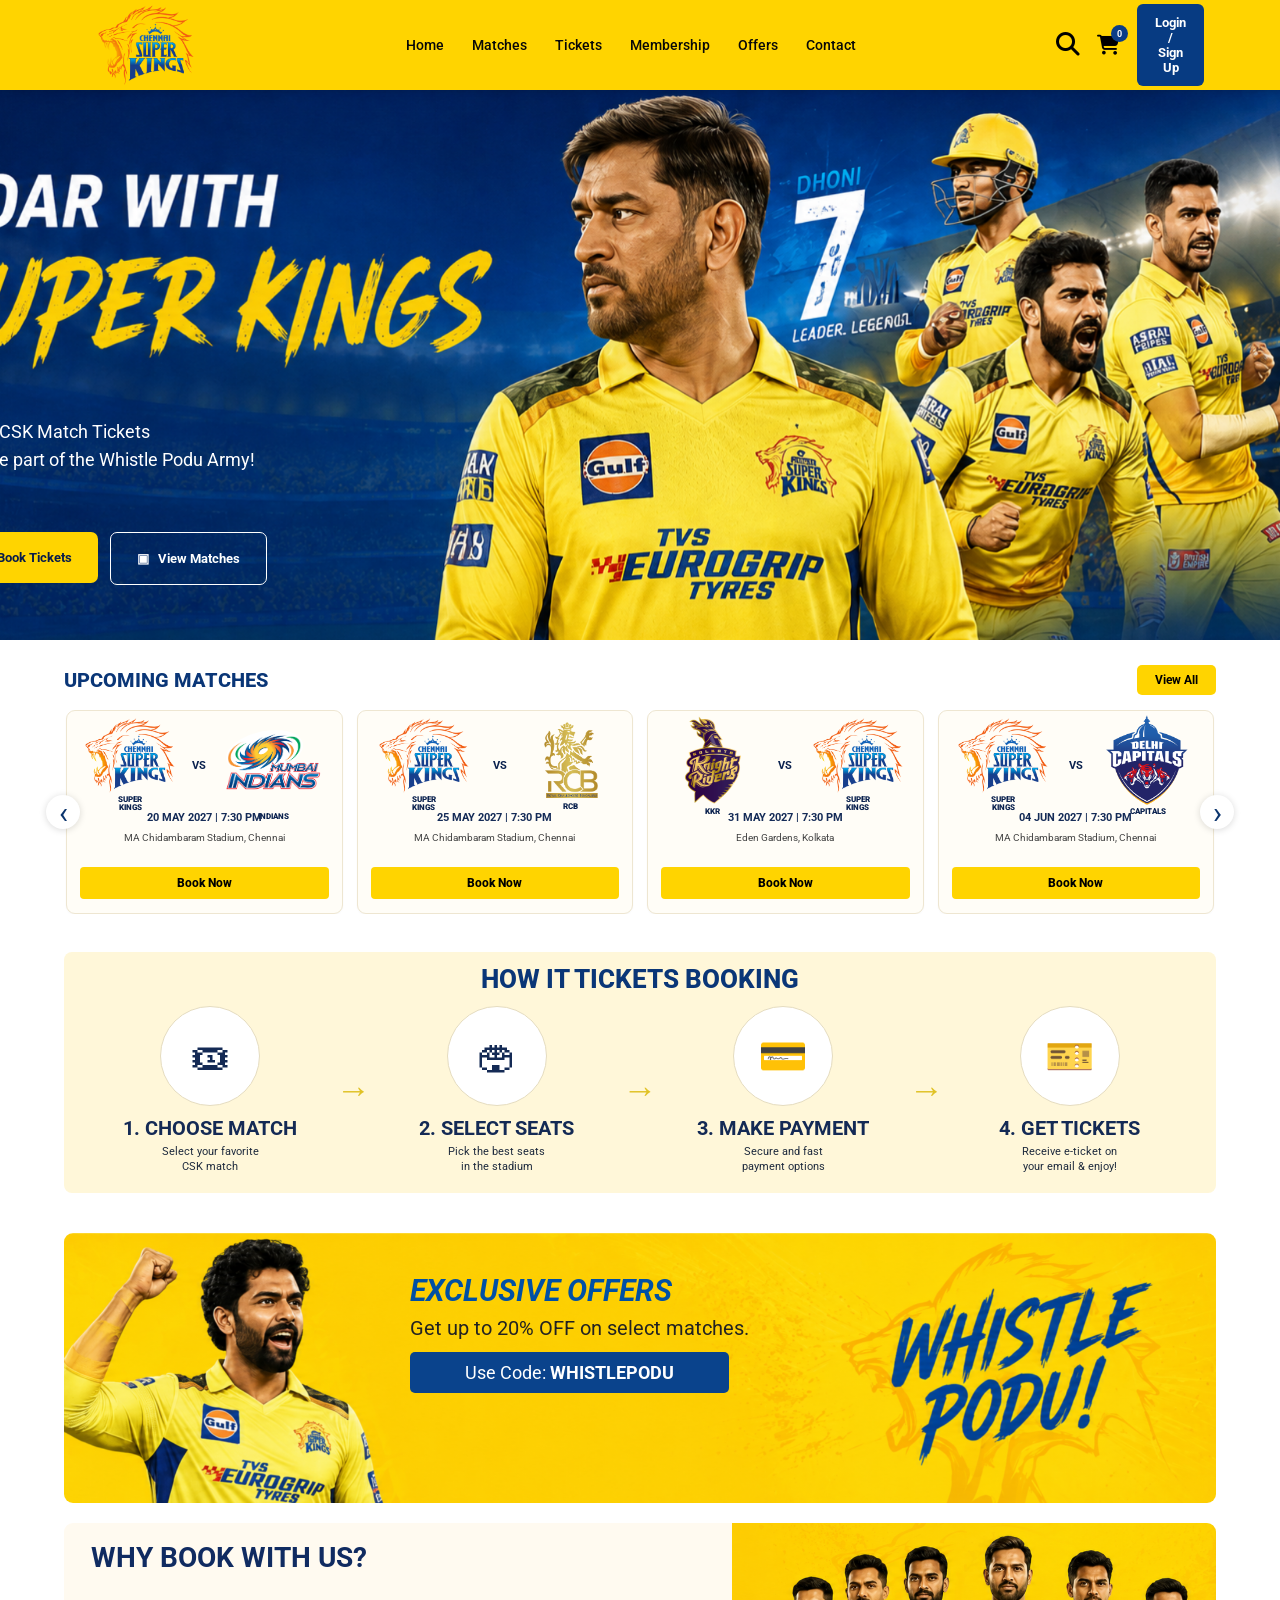
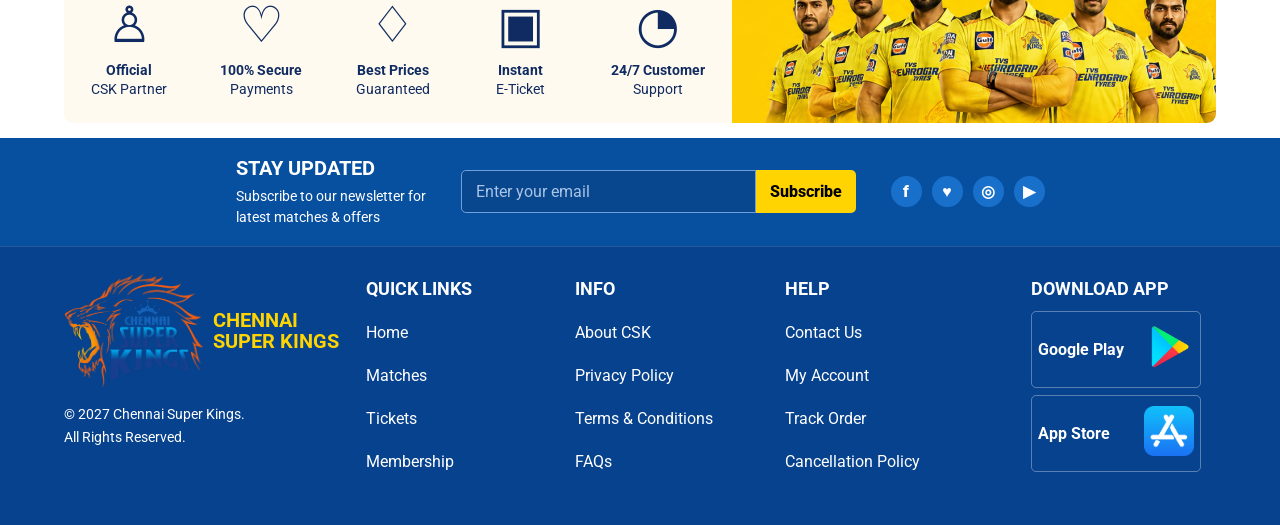
==== commit 5facb60a: "add page links in Home" ====
--- a/index.html
+++ b/index.html
@@ -44,9 +44,9 @@
             <!-- Desktop Navigation -->
             <nav class="desktop-nav">
 
-                <a href="#home">Home</a>
-
-                <a href="#">Matches</a>
+                <a href="#">Home</a>
+
+                <a href="./matches.html">Matches</a>
 
                 <a href="./booking.html">Tickets</a>
 
@@ -54,7 +54,7 @@
 
                 <a href="./offer.html">Offers</a>
 
-                <a href="#">Contact</a>
+                <a href="./contact.html">Contact</a>
 
             </nav>
 
@@ -71,7 +71,7 @@
                 </button>
 
                 <button class="login-btn" id="loginBtn">
-                    Login / Sign Up
+                    <a href="./login.html">Login / Sign Up</a>
                 </button>
 
                 <!-- Mobile Menu Button -->
@@ -115,9 +115,9 @@
 
 
         <div class="side_navbar_para">
-            <a href="#home">Home</a>
-
-            <a href="#">Matches</a>
+            <a href="#">Home</a>
+
+            <a href="./matches.html">Matches</a>
 
             <a href="./booking.html">Tickets</a>
 
@@ -125,12 +125,12 @@
 
             <a href="./offer.html">Offers</a>
 
-            <a href="#">Contact</a>
+            <a href="./contact.html">Contact</a>
         </div>
 
         <div class="side_btn_con">
             <button class="side_log" id="loginBtn">
-                Login / Sign Up
+                <a href="./login.html">Login / Sign Up</a>
             </button>
         </div>
 
@@ -163,13 +163,15 @@
 
                     <div class="hero-buttons">
 
-                        <button class="primary-btn" data-scroll="#matches">
-                            🎟 Book Tickets
-                        </button>
-
-                        <button class="secondary-btn" data-scroll="#matches">
-                            ▣ &nbsp; View Matches
-                        </button>
+                        <a href="./booking.html"><button class="primary-btn" data-scroll="#matches">
+                                🎟 Book Tickets
+                            </button>
+                        </a>
+
+                        <a href="./matches.html"> <button class="secondary-btn" data-scroll="#matches">
+                                ▣ &nbsp; View Matches
+                            </button>
+                        </a>
 
                     </div>
 
@@ -189,9 +191,10 @@
 
                 <h2>UPCOMING MATCHES</h2>
 
-                <button class="small-yellow-btn" id="viewAllBtn">
-                    View All
-                </button>
+                <a href="./matches.html"> <button class="small-yellow-btn" id="viewAllBtn">
+                        View All
+                    </button>
+                </a>
 
             </div>
 
@@ -238,9 +241,10 @@
                             MA Chidambaram Stadium, Chennai
                         </p>
 
-                        <button class="book-btn">
-                            Book Now
-                        </button>
+                        <a href="./booking.html"><button class="book-btn">
+                                Book Now
+                            </button>
+                        </a>
 
                     </article>
 
@@ -277,9 +281,10 @@
                             MA Chidambaram Stadium, Chennai
                         </p>
 
-                        <button class="book-btn">
-                            Book Now
-                        </button>
+                        <a href="./booking.html"><button class="book-btn">
+                                Book Now
+                            </button>
+                        </a>
 
                     </article>
 
@@ -316,9 +321,10 @@
                             Eden Gardens, Kolkata
                         </p>
 
-                        <button class="book-btn">
-                            Book Now
-                        </button>
+                        <a href="./booking.html"><button class="book-btn">
+                                Book Now
+                            </button>
+                        </a>
 
                     </article>
 
@@ -355,9 +361,10 @@
                             MA Chidambaram Stadium, Chennai
                         </p>
 
-                        <button class="book-btn">
-                            Book Now
-                        </button>
+                        <a href="./booking.html"><button class="book-btn">
+                                Book Now
+                            </button>
+                        </a>
 
                     </article>
 
@@ -394,9 +401,10 @@
                             MA Chidambaram Stadium, Chennai
                         </p>
 
-                        <button class="book-btn">
-                            Book Now
-                        </button>
+                        <a href="./booking.html"><button class="book-btn">
+                                Book Now
+                            </button>
+                        </a>
 
                     </article>
 
@@ -535,10 +543,11 @@
                     Get up to 20% OFF on select matches.
                 </p>
 
-                <button id="couponBtn">
-                    Use Code:
-                    <strong>WHISTLEPODU</strong>
-                </button>
+                <a href="./membership.html"><button id="couponBtn">
+                        Use Code:
+                        <strong>WHISTLEPODU</strong>
+                    </button>
+                </a>
 
             </div>
 
@@ -747,15 +756,15 @@
                     Home
                 </a>
 
-                <a href="#matches">
+                <a href="./matches.html">
                     Matches
                 </a>
 
-                <a href="#tickets">
+                <a href="./booking.html">
                     Tickets
                 </a>
 
-                <a href="#membership">
+                <a href="./membership.html">
                     Membership
                 </a>
 
@@ -795,7 +804,7 @@
                     HELP
                 </h4>
 
-                <a href="#">
+                <a href="./contact.html">
                     Contact Us
                 </a>
 
